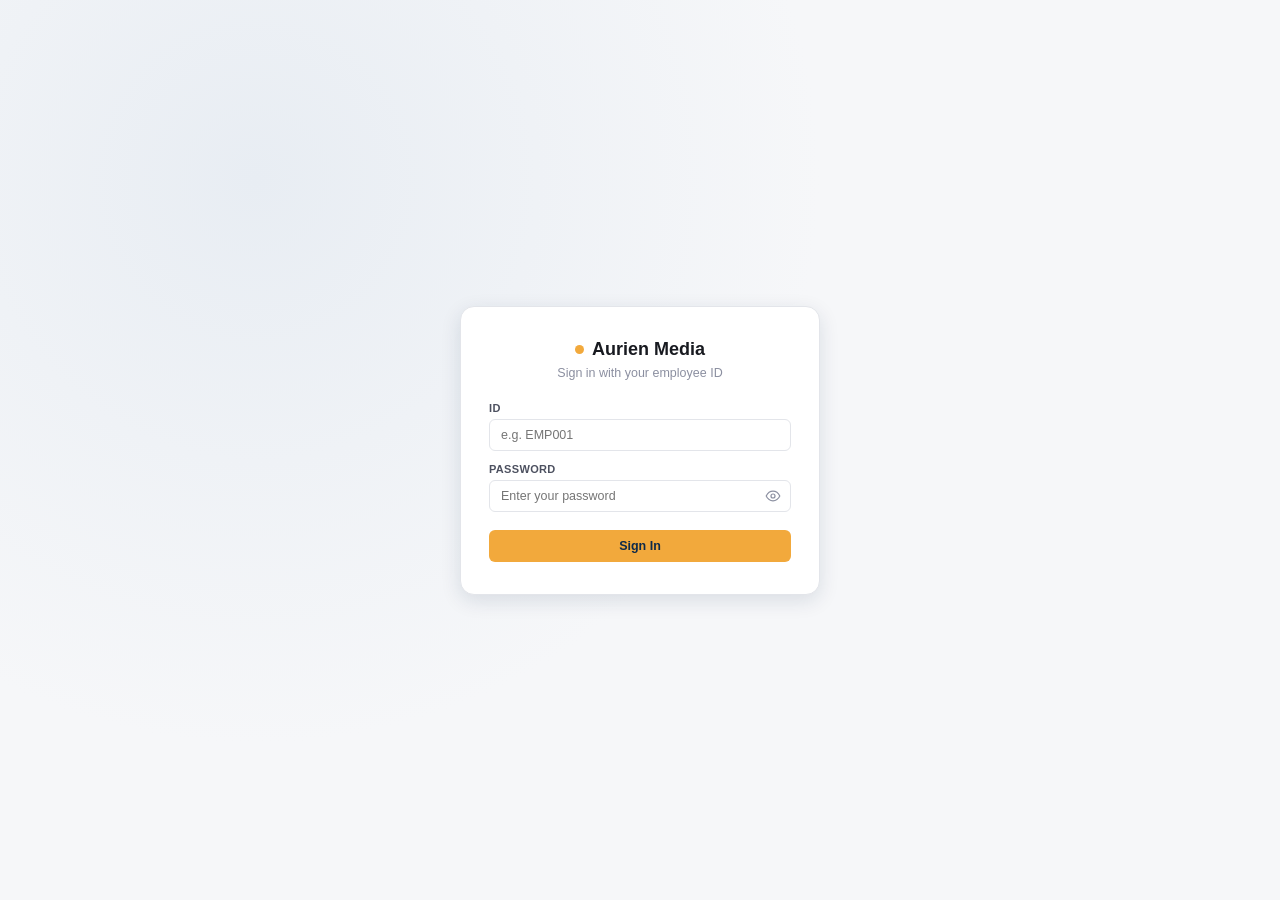
==== app.html @ a41c9145 "Add files via upload" ====
<!DOCTYPE html>
<html lang="en">
<head>
<meta charset="UTF-8" />
<meta name="viewport" content="width=device-width, initial-scale=1.0" />
<title>Aurien Media</title>

<!-- Favicon / installable app icons -->
<link rel="icon" href="assets/images/icons/favicon-64.png" sizes="64x64" type="image/png" />
<link rel="icon" href="assets/images/icons/favicon-32.png" sizes="32x32" type="image/png" />
<link rel="apple-touch-icon" href="assets/images/icons/apple-touch-icon.png" />
<link rel="manifest" href="manifest.json" />
<meta name="theme-color" content="#002147" />
<meta name="mobile-web-app-capable" content="yes" />
<meta name="apple-mobile-web-app-capable" content="yes" />
<meta name="apple-mobile-web-app-title" content="Aurien Media" />
<meta name="apple-mobile-web-app-status-bar-style" content="black-translucent" />

<link rel="stylesheet" href="assets/css/tokens.css" />
<link rel="stylesheet" href="assets/css/base.css" />
<link rel="stylesheet" href="assets/css/layout.css" />
<link rel="stylesheet" href="assets/css/components.css" />
<link rel="stylesheet" href="assets/css/pages.css" />
</head>
<body>
  <div id="appShell">
    <div class="sidebar-scrim" id="sidebarScrim"></div>
    <aside class="sidebar" id="sidebar"></aside>
    <div class="main">
      <header class="topbar" id="topbar"></header>
      <main class="content" id="content"></main>
    </div>
  </div>

  <!-- core -->
  <script src="assets/js/core/utils.js"></script>
  <script src="assets/js/core/state.js"></script>
  <script src="assets/js/core/auth.js"></script>
  <script src="assets/js/core/api.js"></script>

  <!-- components -->
  <script src="assets/js/components/toast.js"></script>
  <script src="assets/js/components/loader.js"></script>
  <script src="assets/js/components/card.js"></script>
  <script src="assets/js/components/badge.js"></script>
  <script src="assets/js/components/table.js"></script>
  <script src="assets/js/components/modal.js"></script>
  <script src="assets/js/components/drawer.js"></script>
  <script src="assets/js/components/calendar.js"></script>
  <script src="assets/js/components/sidebar.js"></script>
  <script src="assets/js/components/navbar.js"></script>

  <!-- pages -->
  <script src="assets/js/pages/dashboard.js"></script>
  <script src="assets/js/pages/workReports.js"></script>
  <script src="assets/js/pages/salary.js"></script>
  <script src="assets/js/pages/drive.js"></script>
  <script src="assets/js/pages/attendance.js"></script>
  <script src="assets/js/pages/employees.js"></script>
  <script src="assets/js/pages/profile.js"></script>
  <script src="assets/js/pages/settings.js"></script>

  <!-- router + boot -->
  <script src="assets/js/core/router.js"></script>
  <script src="assets/js/app.js"></script>
  <script src="assets/js/core/pwa.js"></script>
</body>
</html>
---- assets/css/tokens.css ----
/* ===== Design tokens ===== */
:root{
  /* surface */
  --bg:#f6f7f9;
  --surface:#ffffff;
  --surface-soft:#f0f1f4;
  --border:#e3e5ea;
  --border-strong:#d3d6dd;

  /* ink */
  --ink:#181a20;
  --ink-soft:#4d5160;
  --muted:#8b8fa0;

  /* brand — from the Aurien Media mark: navy peaks, gold star */
  --accent:#0E2A4A;       /* navy — structural: nav, links, icon tiles, avatars */
  --accent-ink:#ffffff;
  --accent-soft:#E8EDF3;
  --accent-strong:#081A30;

  --cta:#F2A93C;          /* gold — reserved for primary actions only */
  --cta-ink:#0E2A4A;      /* navy text on gold reads far better than white */
  --cta-soft:#FDF1DD;
  --cta-strong:#DC931F;

  /* shell — sidebar + topbar only */
  --shell-bg:#002147;
  --shell-ink:#ffffff;
  --shell-ink-soft:rgba(255,255,255,.68);
  --shell-muted:rgba(255,255,255,.5);
  --shell-border:rgba(255,255,255,.14);
  --shell-hover:rgba(255,255,255,.08);
  --shell-active:rgba(255,255,255,.12);

  /* status */
  --success:#1a9c6b;
  --success-soft:#e7f7f0;
  --warning:#b9750c;
  --warning-soft:#fbf0dd;
  --danger:#d1483f;
  --danger-soft:#fbeae8;

  /* radius / shadow */
  --r-sm:6px;
  --r-md:10px;
  --r-lg:14px;
  --shadow-sm:0 1px 3px rgba(14,42,74,.07);
  --shadow-md:0 6px 20px rgba(14,42,74,.12);

  /* type */
  --font:-apple-system,BlinkMacSystemFont,"Segoe UI",Inter,Roboto,Helvetica,Arial,sans-serif;
  --fs-xs:11px;
  --fs-sm:12.5px;
  --fs-md:13.5px;
  --fs-lg:16px;
  --fs-xl:20px;
  --fs-xxl:26px;

  /* layout */
  --sidebar-w:216px;
  --topbar-h:56px;
}
---- assets/css/base.css ----
/* ===== Reset + base ===== */
*,*::before,*::after{box-sizing:border-box;}
html,body{height:100%;}
body{
  margin:0;
  font-family:var(--font);
  background:var(--bg);
  color:var(--ink);
  font-size:var(--fs-md);
  -webkit-font-smoothing:antialiased;
}
h1,h2,h3,p{margin:0;}
button{font-family:inherit;cursor:pointer;}
input,select,textarea{font-family:inherit;font-size:var(--fs-md);}
a{color:inherit;text-decoration:none;}
::selection{background:var(--accent-soft);}

/* focus visibility (accessibility floor) */
button:focus-visible,
input:focus-visible,
select:focus-visible,
textarea:focus-visible,
[tabindex]:focus-visible{
  outline:2px solid var(--accent);
  outline-offset:2px;
}

@media (prefers-reduced-motion: reduce){
  *{animation-duration:.001ms !important;transition-duration:.001ms !important;}
}
---- assets/css/layout.css ----
/* ===== App shell layout ===== */
#appShell{display:flex;height:100vh;overflow:hidden;}

.sidebar{
  width:var(--sidebar-w);
  flex:none;
  background:var(--shell-bg);
  color:var(--shell-ink);
  border-right:1px solid var(--shell-border);
  display:flex;
  flex-direction:column;
  padding:18px 12px;
}
.sidebar-logo{
  display:flex;align-items:center;gap:8px;
  padding:6px 8px 20px;font-weight:700;font-size:var(--fs-lg);
}
.sidebar-logo .dot{width:8px;height:8px;border-radius:50%;background:var(--cta);}
.sidebar-nav{display:flex;flex-direction:column;gap:2px;flex:1;}
.nav-item{
  display:flex;align-items:center;gap:10px;
  padding:9px 10px;border-radius:var(--r-sm);
  font-size:var(--fs-md);color:var(--shell-ink-soft);font-weight:500;
  border:none;background:none;width:100%;text-align:left;
  transition:background .12s ease, color .12s ease;
}
.nav-item:hover{background:var(--shell-hover);color:var(--shell-ink);}
.nav-item.active{background:var(--shell-active);color:var(--cta);font-weight:600;}
.nav-item .ic{width:18px;height:18px;display:flex;align-items:center;justify-content:center;color:var(--shell-muted);flex:none;}
.nav-item .ic svg{width:17px;height:17px;}
.nav-item:hover .ic,.nav-item.active .ic{color:inherit;}
.sidebar-footer{font-size:var(--fs-xs);color:var(--shell-muted);padding:8px;}

.main{flex:1;display:flex;flex-direction:column;min-width:0;}
.topbar{
  height:var(--topbar-h);flex:none;
  display:flex;align-items:center;justify-content:space-between;
  padding:0 22px;background:var(--shell-bg);color:var(--shell-ink);border-bottom:1px solid var(--shell-border);
}
.topbar-left{display:flex;align-items:center;gap:12px;min-width:0;}
.topbar-title{font-size:var(--fs-lg);font-weight:700;white-space:nowrap;overflow:hidden;text-overflow:ellipsis;}
.topbar-right{display:flex;align-items:center;gap:12px;flex:none;}
.hamburger-btn{
  display:none;width:32px;height:32px;border-radius:var(--r-sm);border:1px solid var(--shell-border);
  background:transparent;color:var(--shell-ink);align-items:center;justify-content:center;flex:none;
}
.hamburger-btn:hover{background:var(--shell-hover);}
.hamburger-btn svg{width:18px;height:18px;}
.sidebar-scrim{
  position:fixed;inset:0;background:rgba(8,15,26,.5);z-index:110;
  opacity:0;pointer-events:none;transition:opacity .2s ease;
}
.icon-btn{
  width:32px;height:32px;border-radius:50%;border:1px solid var(--border);
  background:var(--surface);display:flex;align-items:center;justify-content:center;
  font-size:14px;color:var(--ink-soft);position:relative;
}
.icon-btn:hover{background:var(--surface-soft);}
.topbar-right .icon-btn{border-color:var(--shell-border);background:transparent;color:var(--shell-ink-soft);}
.topbar-right .icon-btn:hover{background:var(--shell-hover);color:var(--shell-ink);}
.avatar{
  width:32px;height:32px;border-radius:50%;background:var(--accent-soft);
  color:var(--accent);display:flex;align-items:center;justify-content:center;
  font-size:12px;font-weight:700;overflow:hidden;
}
.topbar-right .avatar{background:rgba(255,255,255,.16);color:var(--shell-ink);}
.avatar-img{width:100%;height:100%;object-fit:cover;border-radius:50%;display:block;}
.logout-btn{
  border:1px solid var(--border);background:var(--surface);color:var(--ink-soft);
  border-radius:var(--r-sm);padding:7px 12px;font-size:var(--fs-xs);font-weight:700;
}
.logout-btn:hover{background:var(--danger-soft);color:var(--danger);border-color:var(--danger-soft);}
.topbar-right .logout-btn{border-color:var(--shell-border);background:transparent;color:var(--shell-ink-soft);}
.topbar-right .logout-btn:hover{background:var(--danger-soft);color:var(--danger);border-color:var(--danger-soft);}

/* notifications dropdown — explicit color needed: it sits inside .topbar,
   which sets color:var(--shell-ink) (white) for the dark chrome, but this
   panel itself has a light background and must not inherit that. */
.notif-panel{
  position:absolute;top:calc(100% + 8px);right:0;width:280px;max-height:340px;overflow:auto;
  background:var(--surface);border:1px solid var(--border);border-radius:var(--r-md);
  box-shadow:var(--shadow-md);z-index:50;padding:6px;color:var(--ink);
}
.notif-item{display:flex;align-items:flex-start;justify-content:space-between;gap:6px;padding:10px 10px;border-radius:var(--r-sm);}
.notif-item.clickable{cursor:pointer;}
.notif-item:hover{background:var(--surface-soft);}
.notif-title{font-size:var(--fs-sm);font-weight:600;}
.notif-date{font-size:var(--fs-xs);color:var(--muted);margin-top:2px;}
.notif-empty,.notif-loading{padding:16px 10px;font-size:var(--fs-sm);color:var(--muted);display:flex;align-items:center;gap:8px;}
.notif-clear{border:none;background:none;color:var(--muted);font-size:14px;line-height:1;padding:3px 5px;border-radius:4px;flex:none;}
.notif-clear:hover{background:var(--danger-soft);color:var(--danger);}
.notif-dot{
  position:absolute;top:1px;right:1px;width:9px;height:9px;border-radius:50%;
  background:var(--danger);border:2px solid var(--shell-bg);display:none;
}
.notif-dot.show{display:block;}
.content{flex:1;overflow:auto;padding:22px 26px 60px;}

/* responsive */
@media (max-width: 900px){
  .hamburger-btn{display:flex;}
  .sidebar{
    position:fixed;top:0;left:0;bottom:0;z-index:120;
    width:250px;max-width:80vw;
    transform:translateX(-100%);
    transition:transform .22s ease;
    box-shadow:var(--shadow-md);
  }
  #appShell.sidebar-open .sidebar{transform:translateX(0);}
  #appShell.sidebar-open .sidebar-scrim{opacity:1;pointer-events:all;}

  /* Let the page itself scroll instead of trapping scroll inside .content.
     The fixed-100vh + inner-overflow:auto shell is fine on desktop, but on
     real mobile browsers dynamic viewport height (address bar show/hide)
     and nested-scroll gestures make it unreliable — content near the
     bottom of a page can end up effectively unreachable. Topbar goes
     sticky so it still stays put while the page scrolls normally. */
  #appShell{height:auto;min-height:100vh;overflow:visible;}
  .main{overflow:visible;}
  .content{overflow:visible;height:auto;}
  .topbar{position:sticky;top:0;z-index:80;}
}
@media (max-width: 640px){
  .notif-panel{width:240px;}
  .topbar{padding:0 14px;}
  .content{padding:16px 14px 40px;}
}
---- assets/css/components.css ----
/* ===== Reusable components ===== */

/* grid helpers */
.grid{display:grid;gap:14px;}
.grid-2{grid-template-columns:repeat(2,1fr);}
.grid-3{grid-template-columns:repeat(3,1fr);}
.grid-4{grid-template-columns:repeat(4,1fr);}
@media (max-width: 1100px){.grid-4{grid-template-columns:repeat(2,1fr);}.grid-3{grid-template-columns:repeat(2,1fr);}}
@media (max-width: 640px){.grid-4,.grid-3,.grid-2{grid-template-columns:1fr;}}
/* Grid items default to min-width:auto, which refuses to shrink below a
   descendant's intrinsic width — e.g. a scrollable table's min-width
   (see table.js) would otherwise bubble up and force the whole grid
   column to overflow instead of letting .table-wrap scroll internally. */
.grid > *{min-width:0;}

/* card */
.card{
  background:var(--surface);border:1px solid var(--border);border-radius:var(--r-lg);
  padding:16px;box-shadow:var(--shadow-sm);
}
.card-label{font-size:var(--fs-xs);color:var(--muted);text-transform:uppercase;letter-spacing:.04em;font-weight:700;}
.card-value{font-size:var(--fs-xxl);font-weight:700;margin-top:6px;}
.card-sub{font-size:var(--fs-sm);color:var(--muted);margin-top:4px;}
.card-title{font-size:var(--fs-md);font-weight:700;margin-bottom:12px;}
.text-success{color:var(--success);}
.text-warning{color:var(--warning);}
.text-danger{color:var(--danger);}

/* buttons */
.btn{
  display:inline-flex;align-items:center;gap:6px;
  border:none;border-radius:var(--r-sm);padding:9px 14px;
  font-size:var(--fs-sm);font-weight:700;background:var(--cta);color:var(--cta-ink);
  transition:opacity .12s ease;
}
.btn:hover{opacity:.9;}
.btn:disabled{opacity:.5;cursor:not-allowed;}
.btn.secondary{background:var(--surface-soft);color:var(--ink);border:1px solid var(--border);}
.btn.danger{background:var(--danger-soft);color:var(--danger);}
.btn.sm{padding:6px 10px;font-size:var(--fs-xs);}
.btn-row{display:flex;gap:8px;flex-wrap:wrap;}

/* badge */
.badge{display:inline-flex;align-items:center;gap:4px;font-size:var(--fs-xs);font-weight:700;padding:3px 9px;border-radius:20px;}
.badge.success{background:var(--success-soft);color:var(--success);}
.badge.warning{background:var(--warning-soft);color:var(--warning);}
.badge.danger{background:var(--danger-soft);color:var(--danger);}
.badge.neutral{background:var(--surface-soft);color:var(--ink-soft);}

/* table — horizontal scroll (not clipping) when it's wider than its
   wrapper; table.js sets a per-table min-width so this actually kicks in
   instead of every column just squeezing down to fit. */
.table-wrap{background:var(--surface);border:1px solid var(--border);border-radius:var(--r-lg);overflow-x:auto;overflow-y:hidden;-webkit-overflow-scrolling:touch;}
table.data{width:100%;border-collapse:collapse;}
table.data thead th{
  text-align:left;font-size:var(--fs-xs);text-transform:uppercase;letter-spacing:.03em;
  color:var(--muted);font-weight:700;padding:11px 14px;background:var(--surface-soft);
  border-bottom:1px solid var(--border);
}
table.data tbody td{padding:12px 14px;font-size:var(--fs-sm);border-bottom:1px solid var(--border);color:var(--ink-soft);}
table.data tbody tr:last-child td{border-bottom:none;}
table.data tbody tr{transition:background .1s ease;}
table.data tbody tr.clickable:hover{background:var(--surface-soft);cursor:pointer;}
.table-empty{padding:34px;text-align:center;color:var(--muted);font-size:var(--fs-sm);}

/* toolbar */
.toolbar{display:flex;gap:10px;align-items:center;margin-bottom:14px;flex-wrap:wrap;}
.toolbar .grow{flex:1;}
.input, select.input{
  border:1px solid var(--border);border-radius:var(--r-sm);padding:8px 11px;
  font-size:var(--fs-sm);background:var(--surface);color:var(--ink);width:100%;
}
.input[readonly]{background:var(--surface-soft);color:var(--ink-soft);cursor:not-allowed;}
.field{display:flex;flex-direction:column;gap:5px;margin-bottom:12px;}
.field label{font-size:var(--fs-xs);font-weight:700;color:var(--ink-soft);text-transform:uppercase;letter-spacing:.03em;}

/* modal */
.overlay{position:fixed;inset:0;background:rgba(20,22,30,.4);display:flex;align-items:center;justify-content:center;z-index:100;}
.modal{background:var(--surface);border-radius:var(--r-lg);width:440px;max-width:92vw;max-height:88vh;overflow:auto;box-shadow:var(--shadow-md);}
.modal.wide{width:680px;}
.modal.xl{width:840px;}
.modal-head{display:flex;align-items:center;justify-content:space-between;padding:16px 18px;border-bottom:1px solid var(--border);}
.modal-head h3{font-size:var(--fs-lg);}
.modal-body{padding:18px;}
.modal-foot{padding:14px 18px;border-top:1px solid var(--border);display:flex;justify-content:flex-end;gap:8px;}
.close-x{border:none;background:none;font-size:16px;color:var(--muted);}

/* drawer */
.drawer-overlay{position:fixed;inset:0;background:rgba(20,22,30,.35);z-index:90;}
.drawer{
  position:fixed;top:0;right:0;bottom:0;width:420px;max-width:92vw;background:var(--surface);
  box-shadow:-8px 0 24px rgba(20,22,30,.12);z-index:91;display:flex;flex-direction:column;
  animation:slideIn .16s ease;
}
@keyframes slideIn{from{transform:translateX(24px);opacity:0;}to{transform:translateX(0);opacity:1;}}
.drawer-head{padding:16px 18px;border-bottom:1px solid var(--border);display:flex;justify-content:space-between;align-items:center;}
.drawer-body{padding:18px;overflow:auto;flex:1;}
.tabs{display:flex;gap:4px;border-bottom:1px solid var(--border);margin-bottom:16px;flex-wrap:wrap;}
.tab-btn{border:none;background:none;padding:9px 4px;margin-right:14px;font-size:var(--fs-sm);color:var(--muted);font-weight:600;border-bottom:2px solid transparent;}
.tab-btn.active{color:var(--accent);border-bottom-color:var(--accent);}

/* toast */
#toastHost{position:fixed;bottom:20px;right:20px;display:flex;flex-direction:column;gap:8px;z-index:200;}
.toast{
  background:var(--ink);color:#fff;padding:11px 16px;border-radius:var(--r-sm);
  font-size:var(--fs-sm);box-shadow:var(--shadow-md);animation:toastIn .16s ease;
  display:flex;align-items:center;gap:8px;
}
.toast.success{background:var(--success);}
.toast.error{background:var(--danger);}
@keyframes toastIn{from{transform:translateY(6px);opacity:0;}to{transform:translateY(0);opacity:1;}}

/* loader */
.skeleton{background:linear-gradient(90deg,var(--surface-soft) 25%,#e6e8ee 37%,var(--surface-soft) 63%);background-size:400% 100%;animation:shimmer 1.4s ease infinite;border-radius:var(--r-sm);}
@keyframes shimmer{0%{background-position:100% 0;}100%{background-position:0 0;}}
.spinner{width:18px;height:18px;border-radius:50%;border:2px solid var(--border);border-top-color:var(--accent);animation:spin .7s linear infinite;}
.spinner.lg{width:34px;height:34px;border-width:3px;}
@keyframes spin{to{transform:rotate(360deg);}}

/* global loader — shown while any Api.call is in flight */
#globalLoader{
  position:fixed;inset:0;background:rgba(246,247,249,.6);
  display:flex;align-items:center;justify-content:center;
  z-index:300;opacity:0;pointer-events:none;transition:opacity .12s ease;
}
#globalLoader.show{opacity:1;pointer-events:all;}

/* section heading */
.section-head{display:flex;align-items:center;justify-content:space-between;margin:26px 0 12px;}
.section-head h2{font-size:var(--fs-md);font-weight:700;color:var(--ink-soft);text-transform:uppercase;letter-spacing:.03em;}

/* empty state */
.empty-state{text-align:center;padding:40px 20px;color:var(--muted);}
.empty-state .big{font-size:26px;margin-bottom:8px;}

/* approval list (Approve Leave / Approve Advance modals) */
.approval-list{display:flex;flex-direction:column;gap:10px;}
.approval-row{display:flex;align-items:center;justify-content:space-between;gap:12px;padding:12px 14px;border:1px solid var(--border);border-radius:var(--r-md);}
.approval-actions{display:flex;gap:6px;flex:none;}
@media (max-width: 480px){
  .approval-row{flex-direction:column;align-items:stretch;}
  .approval-actions{justify-content:flex-end;}
}
---- assets/css/pages.css ----
/* ===== Page-specific styling ===== */

/* ---- Login ---- */
body.login-body{
  height:100vh;display:flex;align-items:center;justify-content:center;
  background:radial-gradient(circle at 20% 20%, var(--accent-soft) 0%, var(--bg) 45%);
}
.login-card{
  width:360px;max-width:90vw;background:var(--surface);border:1px solid var(--border);
  border-radius:var(--r-lg);padding:32px 28px;box-shadow:var(--shadow-md);
}
.login-logo{display:flex;align-items:center;gap:8px;justify-content:center;font-weight:700;font-size:18px;margin-bottom:6px;}
.login-logo .dot{width:9px;height:9px;border-radius:50%;background:var(--cta);}
.login-sub{text-align:center;color:var(--muted);font-size:var(--fs-sm);margin-bottom:22px;}
.login-error{
  background:var(--danger-soft);color:var(--danger);font-size:var(--fs-xs);
  padding:8px 10px;border-radius:var(--r-sm);margin-bottom:12px;display:none;
}
.login-error.show{display:block;}
.password-field{position:relative;}
.password-field .input{padding-right:38px;}
.password-toggle{
  position:absolute;top:50%;right:4px;transform:translateY(-50%);
  width:28px;height:28px;border:none;background:none;color:var(--muted);
  display:flex;align-items:center;justify-content:center;border-radius:var(--r-sm);
}
.password-toggle:hover{color:var(--ink-soft);background:var(--surface-soft);}
.password-toggle svg{width:18px;height:18px;}

/* ---- Dashboard ---- */
.announce-list{display:flex;flex-direction:column;gap:10px;}
.announce-item{padding:12px 14px;border:1px solid var(--border);border-radius:var(--r-md);background:var(--surface);}
.announce-item .a-title{font-weight:700;font-size:var(--fs-sm);}
.announce-item .a-date{font-size:var(--fs-xs);color:var(--muted);margin-top:2px;}
.quick-actions{display:flex;gap:10px;margin-top:18px;flex-wrap:wrap;}
.clock-btn{width:100%;}

/* ---- Drive ---- */
.drive-card{
  display:flex;flex-direction:column;gap:8px;align-items:flex-start;
  border:1px solid var(--border);border-radius:var(--r-lg);padding:18px;background:var(--surface);
  transition:box-shadow .12s ease, transform .12s ease;
}
.drive-card:hover{box-shadow:var(--shadow-md);transform:translateY(-1px);cursor:pointer;}
.drive-icon{width:34px;height:34px;border-radius:9px;background:var(--accent-soft);color:var(--accent);display:flex;align-items:center;justify-content:center;font-size:16px;}
.drive-card .d-title{font-weight:700;font-size:var(--fs-md);}
.drive-card .d-open{font-size:var(--fs-xs);color:var(--accent);font-weight:700;}

/* ---- Profile ---- */
.profile-head{display:flex;gap:16px;align-items:center;}
.profile-avatar{width:64px;height:64px;border-radius:50%;background:var(--accent-soft);color:var(--accent);display:flex;align-items:center;justify-content:center;font-size:22px;font-weight:700;overflow:hidden;}
.profile-name{font-size:var(--fs-lg);font-weight:700;}
.profile-role{font-size:var(--fs-sm);color:var(--muted);}
.profile-grid{display:grid;grid-template-columns:220px 1fr;gap:20px;margin-top:20px;}
.profile-grid > *{min-width:0;}
@media (max-width: 800px){.profile-grid{grid-template-columns:1fr;}}
.info-list{display:flex;flex-direction:column;gap:10px;font-size:var(--fs-sm);}
.info-list .k{color:var(--muted);font-size:var(--fs-xs);text-transform:uppercase;letter-spacing:.03em;}
.info-list .v{margin-top:2px;}

/* ---- Employees ---- */
.emp-card{border:1px solid var(--border);border-radius:var(--r-lg);background:var(--surface);padding:16px;cursor:pointer;transition:box-shadow .12s ease;}
.emp-card:hover{box-shadow:var(--shadow-md);}
.emp-card .e-top{display:flex;gap:10px;align-items:center;}
.emp-avatar{width:38px;height:38px;border-radius:50%;background:var(--accent-soft);color:var(--accent);display:flex;align-items:center;justify-content:center;font-weight:700;font-size:13px;}
.emp-name{font-weight:700;font-size:var(--fs-sm);}
.emp-role{font-size:var(--fs-xs);color:var(--muted);}
.emp-details{margin-top:12px;padding-top:12px;border-top:1px solid var(--border);display:flex;flex-direction:column;gap:4px;}
.emp-details div{display:flex;justify-content:space-between;font-size:var(--fs-xs);}
.emp-details .k{color:var(--muted);}
.emp-details .v{font-weight:600;color:var(--ink-soft);}
.emp-meta{margin-top:12px;display:flex;flex-wrap:wrap;gap:6px;}
.emp-pending{
  margin-top:10px;padding:7px 10px;border-radius:var(--r-sm);
  background:var(--warning-soft);color:var(--warning);font-size:var(--fs-xs);font-weight:700;text-align:center;
}
.emp-page{padding-bottom:64px;}
.bottom-actions{
  position:fixed;left:var(--sidebar-w);right:0;bottom:0;z-index:60;
  display:flex;gap:10px;justify-content:center;flex-wrap:wrap;
  padding:12px 16px;background:var(--surface);border-top:1px solid var(--border);box-shadow:var(--shadow-md);
}
@media (max-width:900px){
  .bottom-actions{left:0;}
}

/* ---- Holidays ---- */
.month-nav{display:flex;align-items:center;gap:10px;}
.month-nav .m-label{font-weight:700;font-size:var(--fs-lg);min-width:150px;text-align:center;}
.cal-grid{display:grid;grid-template-columns:repeat(7,1fr);gap:8px;margin-top:16px;}
.cal-dow{font-size:var(--fs-xs);color:var(--muted);text-align:center;font-weight:700;text-transform:uppercase;letter-spacing:.04em;padding-bottom:6px;}
.cal-cell{
  aspect-ratio:1/1;border-radius:var(--r-md);border:1px solid var(--border);
  display:flex;flex-direction:column;align-items:center;justify-content:center;gap:3px;
  font-size:var(--fs-sm);color:var(--ink-soft);background:var(--surface);position:relative;
  transition:box-shadow .12s ease, transform .12s ease;
}
.cal-cell.empty{border:none;background:none;}
/* subtle Sunday shading — :where() keeps this from ever outranking a status color below */
.cal-cell:where(:nth-child(7n+1)):not(.empty){background:var(--surface-soft);}
.cal-cell.holiday{background:var(--accent-soft);border-color:var(--accent);color:var(--accent);font-weight:700;}
.cal-cell.present{background:var(--success-soft);border-color:var(--success);color:var(--success);font-weight:700;}
.cal-cell.absent{background:var(--danger-soft);border-color:var(--danger);color:var(--danger);font-weight:700;}
.cal-cell.leave{background:var(--warning-soft);border-color:var(--warning);color:var(--warning);font-weight:700;}
.cal-cell.today{outline:2px solid var(--cta);outline-offset:-2px;}
.cal-cell:not(.empty):hover{box-shadow:var(--shadow-sm);transform:translateY(-1px);}
.cal-dot{width:5px;height:5px;border-radius:50%;background:currentColor;}
.legend{display:flex;gap:20px;flex-wrap:wrap;justify-content:center;margin:14px 0 18px;font-size:var(--fs-xs);color:var(--ink-soft);}
.legend-item{display:flex;align-items:center;gap:7px;}
.legend-dot{width:9px;height:9px;border-radius:50%;display:inline-block;}
.legend-dot.present{background:var(--success);}
.legend-dot.absent{background:var(--danger);}
.legend-dot.leave{background:var(--warning);}
.legend-dot.holiday{background:var(--accent);}
.holiday-list{display:flex;flex-direction:column;gap:8px;margin-top:16px;}
.holiday-row{display:flex;align-items:center;justify-content:space-between;padding:10px 14px;border:1px solid var(--border);border-radius:var(--r-md);background:var(--surface);font-size:var(--fs-sm);}
.holiday-row .h-date{color:var(--muted);font-size:var(--fs-xs);width:110px;flex:none;}
.holiday-row .h-name{flex:1;font-weight:600;}
.year-groups{display:flex;flex-direction:column;gap:22px;margin-top:10px;}
.year-group h3{font-size:var(--fs-sm);color:var(--ink-soft);text-transform:uppercase;letter-spacing:.03em;margin-bottom:8px;}

/* ---- Settings ---- */
.settings-block{margin-bottom:20px;}
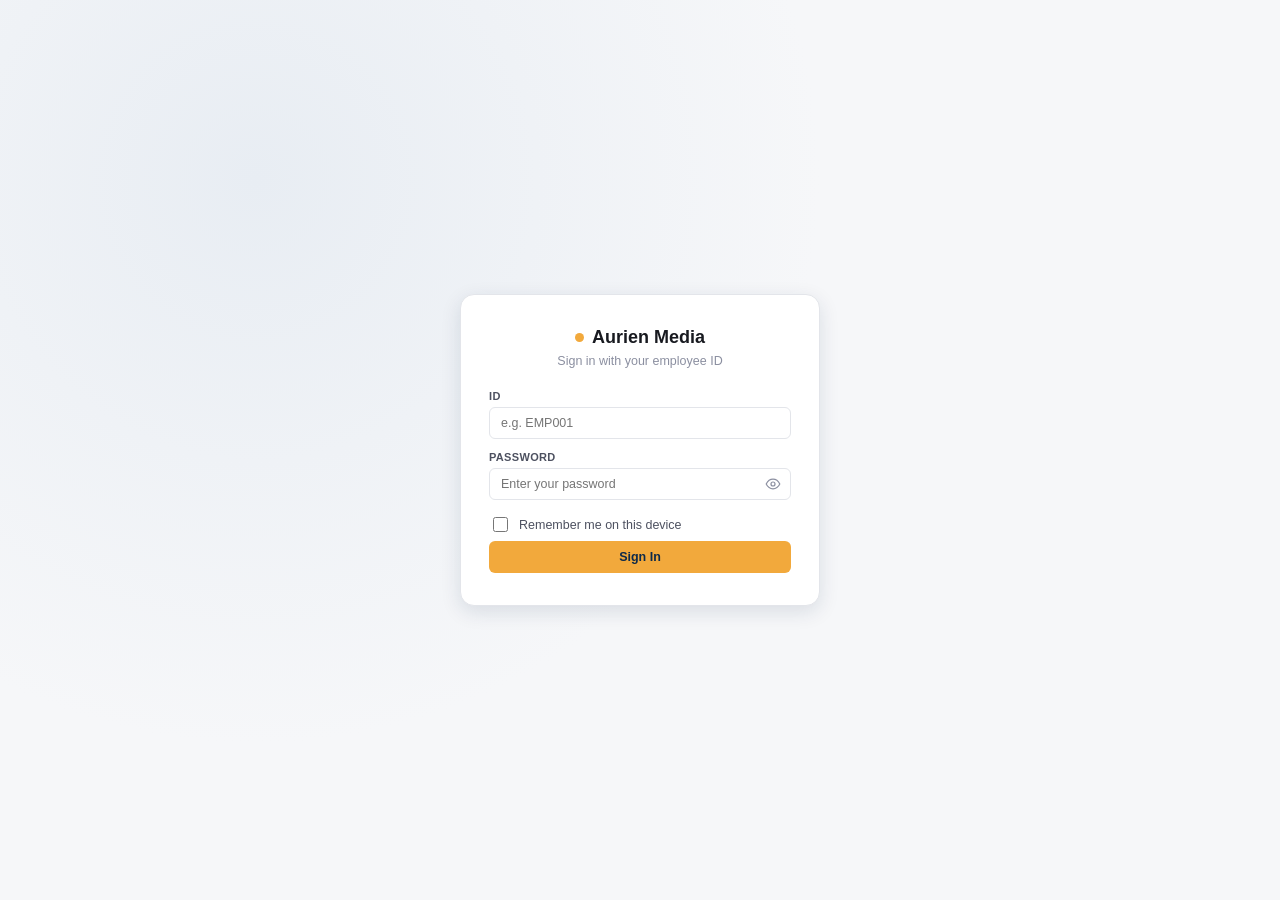
==== commit a9c258f4: "Formal, PDF-downloadable Warning/Appreciation letters Warning and Appreciation letters now get a pro" ====
--- a/app.html
+++ b/app.html
@@ -47,6 +47,7 @@
   <script src="assets/js/components/modal.js"></script>
   <script src="assets/js/components/drawer.js"></script>
   <script src="assets/js/components/calendar.js"></script>
+  <script src="assets/js/components/letterDoc.js"></script>
   <script src="assets/js/components/sidebar.js"></script>
   <script src="assets/js/components/navbar.js"></script>
 
--- a/assets/css/components.css
+++ b/assets/css/components.css
@@ -94,6 +94,11 @@
 }
 @keyframes slideIn{from{transform:translateX(24px);opacity:0;}to{transform:translateX(0);opacity:1;}}
 .drawer-head{padding:16px 18px;border-bottom:1px solid var(--border);display:flex;justify-content:space-between;align-items:center;}
+.drawer-title{display:flex;align-items:center;gap:10px;min-width:0;}
+.drawer-avatar{
+  width:34px;height:34px;border-radius:50%;background:var(--accent-soft);color:var(--accent);
+  display:flex;align-items:center;justify-content:center;font-weight:700;font-size:12px;overflow:hidden;flex:none;
+}
 .drawer-body{padding:18px;overflow:auto;flex:1;}
 .tabs{display:flex;gap:4px;border-bottom:1px solid var(--border);margin-bottom:16px;flex-wrap:wrap;}
 .tab-btn{border:none;background:none;padding:9px 4px;margin-right:14px;font-size:var(--fs-sm);color:var(--muted);font-weight:600;border-bottom:2px solid transparent;}
--- a/assets/css/pages.css
+++ b/assets/css/pages.css
@@ -17,6 +17,8 @@
   padding:8px 10px;border-radius:var(--r-sm);margin-bottom:12px;display:none;
 }
 .login-error.show{display:block;}
+.remember-me{display:flex;align-items:center;gap:8px;margin-top:14px;font-size:var(--fs-sm);color:var(--ink-soft);cursor:pointer;}
+.remember-me input{width:15px;height:15px;accent-color:var(--cta);cursor:pointer;}
 .password-field{position:relative;}
 .password-field .input{padding-right:38px;}
 .password-toggle{
@@ -62,7 +64,7 @@
 .emp-card{border:1px solid var(--border);border-radius:var(--r-lg);background:var(--surface);padding:16px;cursor:pointer;transition:box-shadow .12s ease;}
 .emp-card:hover{box-shadow:var(--shadow-md);}
 .emp-card .e-top{display:flex;gap:10px;align-items:center;}
-.emp-avatar{width:38px;height:38px;border-radius:50%;background:var(--accent-soft);color:var(--accent);display:flex;align-items:center;justify-content:center;font-weight:700;font-size:13px;}
+.emp-avatar{width:38px;height:38px;border-radius:50%;background:var(--accent-soft);color:var(--accent);display:flex;align-items:center;justify-content:center;font-weight:700;font-size:13px;overflow:hidden;flex:none;}
 .emp-name{font-weight:700;font-size:var(--fs-sm);}
 .emp-role{font-size:var(--fs-xs);color:var(--muted);}
 .emp-details{margin-top:12px;padding-top:12px;border-top:1px solid var(--border);display:flex;flex-direction:column;gap:4px;}
@@ -113,9 +115,10 @@
 .legend-dot.leave{background:var(--warning);}
 .legend-dot.holiday{background:var(--accent);}
 .holiday-list{display:flex;flex-direction:column;gap:8px;margin-top:16px;}
-.holiday-row{display:flex;align-items:center;justify-content:space-between;padding:10px 14px;border:1px solid var(--border);border-radius:var(--r-md);background:var(--surface);font-size:var(--fs-sm);}
+.holiday-row{display:flex;align-items:center;justify-content:space-between;padding:10px 14px;border:1px solid var(--border);border-radius:var(--r-md);background:var(--surface);font-size:var(--fs-sm);flex-wrap:wrap;gap:8px;}
 .holiday-row .h-date{color:var(--muted);font-size:var(--fs-xs);width:110px;flex:none;}
 .holiday-row .h-name{flex:1;font-weight:600;}
+.h-actions{display:flex;gap:6px;flex:none;margin-left:10px;}
 .year-groups{display:flex;flex-direction:column;gap:22px;margin-top:10px;}
 .year-group h3{font-size:var(--fs-sm);color:var(--ink-soft);text-transform:uppercase;letter-spacing:.03em;margin-bottom:8px;}
 
